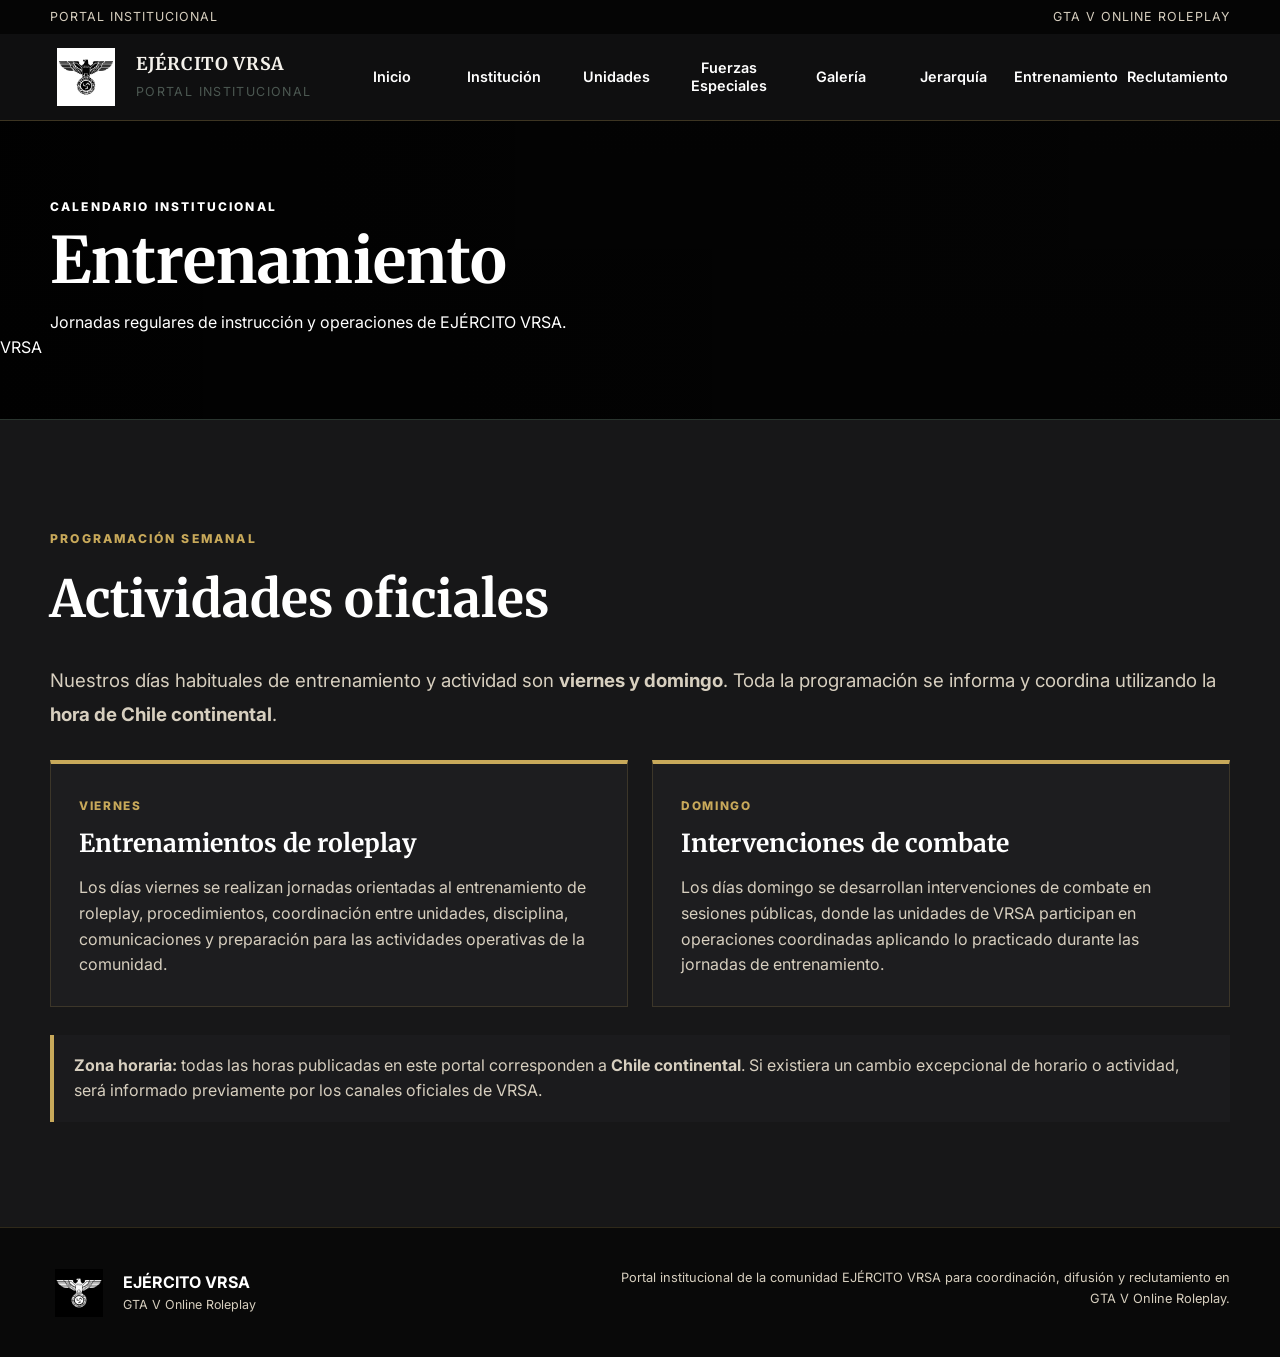
==== entrenamiento.html @ d4b0fa34 "Add files via upload" ====
<!DOCTYPE html><html lang="es"><head><meta charset="UTF-8"><meta name="viewport" content="width=device-width, initial-scale=1.0"><title>EJÉRCITO VRSA | Entrenamiento</title>
<link rel="preconnect" href="https://fonts.googleapis.com"><link rel="preconnect" href="https://fonts.gstatic.com" crossorigin>
<link href="https://fonts.googleapis.com/css2?family=Inter:wght@400;500;600;700;800&family=Merriweather:wght@700;900&display=swap" rel="stylesheet">
<link rel="stylesheet" href="styles.css"></head><body><div class="top-strip"><div class="container top-strip__inner"><span>Portal institucional</span><span>GTA V Online Roleplay</span></div></div>
<header class="site-header"><div class="container header-inner">
<a class="brand" href="index.html"><img src="logo-vrsa.jpeg" alt="Logo Ejército VRSA"><div><strong>EJÉRCITO VRSA</strong><span>Portal Institucional</span></div></a>
<button class="menu-toggle" aria-label="Abrir menú" aria-expanded="false">☰</button>
<nav class="main-nav">
<a href="index.html">Inicio</a><a href="institucion.html">Institución</a><a href="unidades.html">Unidades</a><a href="fuerzas-especiales.html">Fuerzas Especiales</a><a href="galeria.html">Galería</a><a href="jerarquia.html">Jerarquía</a><a href="entrenamiento.html">Entrenamiento</a><a href="reclutamiento.html">Reclutamiento</a>
</nav></div></header><main>
<section class="page-hero hero-video"><video class="hero-bg-video" autoplay muted loop playsinline preload="metadata" aria-hidden="true"><source src="video-entrenamiento.mp4" type="video/mp4"></video>
  <div class="container">
    <span class="kicker">CALENDARIO INSTITUCIONAL</span>
    <h1>Entrenamiento</h1>
    <p>Jornadas regulares de instrucción y operaciones de EJÉRCITO VRSA.</p>
  </div>
</section>

<section class="section">
  <div class="container">
    <span class="eyebrow">PROGRAMACIÓN SEMANAL</span>
    <h2>Actividades oficiales</h2>
    <p class="lead">
      Nuestros días habituales de entrenamiento y actividad son <strong>viernes y domingo</strong>.
      Toda la programación se informa y coordina utilizando la <strong>hora de Chile continental</strong>.
    </p>

    <div class="activity-grid">
      <article class="activity-card">
        <span class="activity-day">VIERNES</span>
        <h3>Entrenamientos de roleplay</h3>
        <p>
          Los días viernes se realizan jornadas orientadas al entrenamiento de roleplay,
          procedimientos, coordinación entre unidades, disciplina, comunicaciones y preparación
          para las actividades operativas de la comunidad.
        </p>
      </article>

      <article class="activity-card">
        <span class="activity-day">DOMINGO</span>
        <h3>Intervenciones de combate</h3>
        <p>
          Los días domingo se desarrollan intervenciones de combate en sesiones públicas,
          donde las unidades de VRSA participan en operaciones coordinadas aplicando lo practicado
          durante las jornadas de entrenamiento.
        </p>
      </article>
    </div>

    <div class="timezone-note">
      <strong>Zona horaria:</strong> todas las horas publicadas en este portal corresponden a
      <strong>Chile continental</strong>. Si existiera un cambio excepcional de horario o actividad,
      será informado previamente por los canales oficiales de VRSA.
    </div>
  </div>
</section>
</main><footer><div class="container footer-grid"><div class="footer-brand"><img src="logo-vrsa.jpeg" alt="Logo VRSA"><div><strong>EJÉRCITO VRSA</strong><span>GTA V Online Roleplay</span></div></div><div class="footer-copy"><p>Portal institucional de la comunidad EJÉRCITO VRSA para coordinación, difusión y reclutamiento en GTA V Online Roleplay.</p></div></div></footer><script src="script.js"></script></body></html>
---- styles.css ----
:root{
  --green:#243447;
  --green-2:#182434;
  --green-3:#42566f;
  --ink:#151918;
  --muted:#6f7773;
  --line:#d9dedb;
  --paper:#ffffff;
  --soft:#f3f5f4;
  --gold:#aeb8c6;
  --max:1180px;
}

*{box-sizing:border-box}
html{scroll-behavior:smooth}
body{
  margin:0;
  font-family:"Inter",sans-serif;
  color:var(--ink);
  background:var(--paper);
  line-height:1.6;
}
img{max-width:100%;display:block}
a{text-decoration:none;color:inherit}
.container{width:min(var(--max),calc(100% - 40px));margin:auto}

.top-strip{
  background:#111;
  color:#dfe3e0;
  font-size:.78rem;
  letter-spacing:.08em;
  text-transform:uppercase;
}
.top-strip__inner{
  min-height:34px;
  display:flex;
  align-items:center;
  justify-content:space-between;
}

.site-header{
  background:#fff;
  border-bottom:1px solid var(--line);
  position:sticky;
  top:0;
  z-index:20;
}
.header-inner{
  min-height:86px;
  display:flex;
  align-items:center;
  justify-content:space-between;
  gap:24px;
}
.brand{display:flex;align-items:center;gap:14px}
.brand img{
  width:72px;
  height:58px;
  object-fit:contain;
  filter:grayscale(1);
}
.brand strong{
  font-family:"Merriweather",serif;
  display:block;
  font-size:1.1rem;
  letter-spacing:.04em;
}
.brand span{font-size:.78rem;color:var(--muted);text-transform:uppercase;letter-spacing:.11em}

.main-nav{display:flex;gap:28px;align-items:center;font-size:.9rem;font-weight:600}
.main-nav a{position:relative;padding:30px 0}
.main-nav a:after{
  content:"";
  position:absolute;
  left:0;bottom:20px;
  height:2px;width:0;
  background:var(--green);
  transition:.2s;
}
.main-nav a:hover:after{width:100%}

.menu-toggle{
  display:none;
  border:0;
  background:none;
  font-size:1.6rem;
  cursor:pointer;
}

.hero{
  position:relative;
  min-height:610px;
  display:flex;
  align-items:center;
  color:#fff;
  background:
    linear-gradient(110deg, rgba(16,24,19,.94), rgba(28,48,36,.78)),
    radial-gradient(circle at 85% 25%, rgba(255,255,255,.14), transparent 30%),
    linear-gradient(145deg,#202b24,#0d120f);
  overflow:hidden;
}
.hero:after{
  content:"VRSA";
  position:absolute;
  right:-30px;
  bottom:-100px;
  font-family:"Merriweather",serif;
  font-weight:900;
  font-size:18rem;
  color:rgba(255,255,255,.035);
  letter-spacing:-.08em;
}
.hero-content{position:relative;z-index:2;padding:90px 0}
.hero-kicker{
  display:inline-block;
  border-left:4px solid var(--gold);
  padding-left:14px;
  letter-spacing:.18em;
  font-size:.76rem;
  font-weight:800;
  margin-bottom:20px;
}
.hero h1{
  max-width:800px;
  margin:0;
  font-family:"Merriweather",serif;
  font-size:clamp(3rem,6vw,5.8rem);
  line-height:1.03;
}
.hero p{
  max-width:690px;
  color:#dce3df;
  font-size:1.14rem;
  margin:24px 0 34px;
}
.hero-actions{display:flex;gap:12px;flex-wrap:wrap}
.btn{
  display:inline-flex;
  min-height:48px;
  align-items:center;
  justify-content:center;
  padding:0 20px;
  font-weight:700;
  font-size:.9rem;
  border:1px solid transparent;
  transition:.2s;
}
.btn-primary{background:#fff;color:#172018}
.btn-primary:hover{background:#e7ece8}
.btn-secondary{border-color:rgba(255,255,255,.45);color:#fff}
.btn-secondary:hover{background:rgba(255,255,255,.09)}

.quick-links{margin-top:-48px;position:relative;z-index:5}
.quick-grid{
  display:grid;
  grid-template-columns:repeat(4,1fr);
  box-shadow:0 16px 40px rgba(0,0,0,.13);
}
.quick-card{
  min-height:125px;
  background:#fff;
  border-right:1px solid var(--line);
  padding:26px;
  display:flex;
  gap:16px;
  align-items:flex-start;
}
.quick-card:last-child{border-right:0}
.quick-card:hover{background:var(--soft)}
.quick-number{font-size:.72rem;font-weight:800;color:var(--green);padding-top:3px}
.quick-card strong{display:block;margin-bottom:5px}
.quick-card small{color:var(--muted);line-height:1.4;display:block}

.section{padding:105px 0}
.section h2{
  font-family:"Merriweather",serif;
  font-size:clamp(2rem,4vw,3.2rem);
  margin:8px 0 24px;
}
.eyebrow{
  font-size:.76rem;
  letter-spacing:.18em;
  font-weight:800;
  color:var(--green-3);
}
.lead{font-size:1.17rem;line-height:1.8}
.split{display:grid;grid-template-columns:1.25fr .75fr;gap:80px;align-items:start}
.values{display:grid;grid-template-columns:repeat(3,1fr);margin-top:36px;border-top:1px solid var(--line)}
.values div{padding:20px 20px 0 0}
.values strong,.values span{display:block}
.values span{font-size:.86rem;color:var(--muted);margin-top:4px}

.institution-card{
  border:1px solid var(--line);
  padding:26px;
  background:#fff;
  box-shadow:0 14px 45px rgba(0,0,0,.06);
}
.institution-card img{
  width:100%;
  height:180px;
  object-fit:contain;
  filter:grayscale(1);
  margin-bottom:20px;
  background:#fafafa;
}
.institution-card div{
  display:flex;
  justify-content:space-between;
  gap:20px;
  border-top:1px solid var(--line);
  padding:14px 0;
}
.institution-card span{font-size:.71rem;color:var(--muted);letter-spacing:.1em}
.institution-card strong{font-size:.88rem;text-align:right}
.status{color:#315f87}

.section-dark{background:var(--green-2);color:#fff}
.eyebrow-light{color:#c9d6cd}
.section-intro{max-width:720px;color:#cbd4cf;margin-top:-10px;margin-bottom:38px}
.dark-text{color:var(--muted)}
.cards{display:grid;grid-template-columns:repeat(4,1fr);gap:16px}
.unit-card{
  border:1px solid rgba(255,255,255,.14);
  padding:28px;
  min-height:270px;
  background:rgba(255,255,255,.035);
}
.unit-card span{
  display:inline-block;
  font-size:.75rem;
  color:#b9c5bd;
  border-bottom:1px solid rgba(255,255,255,.3);
  padding-bottom:10px;
}
.unit-card h3{font-family:"Merriweather",serif;font-size:1.35rem;margin-top:45px}
.unit-card p{color:#cbd4cf;font-size:.9rem}

.rank-grid{display:grid;grid-template-columns:repeat(4,1fr);gap:18px}
.rank-group{border-top:4px solid var(--green);background:var(--soft);padding:26px}
.rank-label{font-size:.7rem;letter-spacing:.12em;font-weight:800;color:var(--green)}
.rank-group h3{font-family:"Merriweather",serif;margin:10px 0 20px}
.rank-group ul{margin:0;padding-left:18px;color:#555e59}
.rank-group li{margin:7px 0}

.section-muted{background:var(--soft)}
.section-heading-row{display:flex;justify-content:space-between;align-items:flex-end;gap:20px}
.notice{
  padding:8px 12px;
  background:#e5e9e6;
  font-size:.72rem;
  text-transform:uppercase;
  letter-spacing:.08em;
}
.news-grid{display:grid;grid-template-columns:repeat(3,1fr);gap:20px}
.news-card{background:#fff;border:1px solid var(--line);padding:28px}
.news-date{font-size:.72rem;font-weight:800;color:var(--green);letter-spacing:.1em}
.news-card h3{font-family:"Merriweather",serif;font-size:1.3rem;margin:15px 0 12px}
.news-card p{font-size:.91rem;color:#66706b}
.news-card a{font-weight:800;font-size:.84rem;color:var(--green)}

.recruitment{background:#17212d;color:#fff}
.recruitment-inner{display:grid;grid-template-columns:1.1fr .9fr;gap:80px;align-items:start}
.recruitment p{color:#ced7d1;max-width:620px}
.requirements{background:#fff;color:var(--ink);padding:32px}
.requirements h3{font-family:"Merriweather",serif;margin-top:0}
.requirements ul{padding-left:20px;color:#59615d}
.requirements li{margin:9px 0}
.full{width:100%;margin-top:15px;background:var(--green);color:#fff}
.requirements small{display:block;color:var(--muted);margin-top:12px;text-align:center}

footer{background:#0b0d0c;color:#b6bdb9;padding:40px 0}
.footer-grid{display:flex;justify-content:space-between;gap:40px;align-items:center}
.footer-brand{display:flex;gap:15px;align-items:center}
.footer-brand img{width:58px;height:48px;object-fit:contain;filter:invert(1) grayscale(1)}
.footer-brand strong,.footer-brand span{display:block}
.footer-brand strong{color:#fff}
.footer-brand span{font-size:.78rem}
.footer-copy{max-width:620px;text-align:right;font-size:.8rem}
.footer-copy p{margin:0 0 8px}

@media (max-width: 900px){
  .menu-toggle{display:block}
  .main-nav{
    display:none;
    position:absolute;
    top:86px;
    left:0;
    right:0;
    background:#fff;
    border-top:1px solid var(--line);
    border-bottom:1px solid var(--line);
    padding:12px 20px 22px;
    flex-direction:column;
    align-items:flex-start;
    gap:0;
  }
  .main-nav.open{display:flex}
  .main-nav a{padding:12px 0;width:100%}
  .main-nav a:after{display:none}
  .quick-grid,.cards,.rank-grid{grid-template-columns:repeat(2,1fr)}
  .split,.recruitment-inner{grid-template-columns:1fr;gap:48px}
  .news-grid{grid-template-columns:1fr}
}
@media (max-width: 600px){
  .container{width:min(100% - 26px,var(--max))}
  .top-strip__inner span:first-child{display:none}
  .top-strip__inner{justify-content:flex-end}
  .header-inner{min-height:74px}
  .brand img{width:58px;height:48px}
  .brand strong{font-size:.94rem}
  .main-nav{top:74px}
  .hero{min-height:560px}
  .hero-content{padding:70px 0 100px}
  .hero h1{font-size:2.75rem}
  .quick-links{margin-top:-34px}
  .quick-grid{grid-template-columns:1fr}
  .quick-card{min-height:auto;border-right:0;border-bottom:1px solid var(--line)}
  .section{padding:76px 0}
  .cards,.rank-grid,.values{grid-template-columns:1fr}
  .section-heading-row,.footer-grid{align-items:flex-start;flex-direction:column}
  .footer-copy{text-align:left}
}

/* Ajustes VRSA - estructura real */
.cards-two{
  grid-template-columns:repeat(2,minmax(0,1fr));
}
.cards-two .unit-card{
  min-height:300px;
}
.ranks-two{
  grid-template-columns:repeat(2,minmax(0,1fr));
}
.ranks-two .rank-group{
  min-height:420px;
}
@media (max-width: 700px){
  .cards-two,.ranks-two{grid-template-columns:1fr}
}


/* Galería COT / BAVE */
.unit-gallery-section{
  background:#fff;
}
.gallery-unit{
  margin-top:52px;
  padding-top:32px;
  border-top:1px solid var(--line);
}
.gallery-unit-bave{
  margin-top:90px;
}
.gallery-unit-heading{
  display:flex;
  justify-content:space-between;
  gap:32px;
  align-items:flex-end;
  margin-bottom:24px;
}
.unit-code{
  display:inline-block;
  background:var(--green);
  color:#fff;
  padding:6px 10px;
  font-size:.72rem;
  font-weight:800;
  letter-spacing:.14em;
  margin-bottom:10px;
}
.gallery-unit h3{
  font-family:"Merriweather",serif;
  font-size:clamp(1.8rem,3vw,2.6rem);
  margin:0 0 10px;
}
.gallery-unit-heading p{
  max-width:760px;
  margin:0;
  color:var(--muted);
}
.photo-grid{
  display:grid;
  grid-template-columns:repeat(4,1fr);
  gap:12px;
}
.photo-card{
  border:0;
  padding:0;
  margin:0;
  background:#111;
  cursor:pointer;
  overflow:hidden;
  aspect-ratio:16/10;
}
.photo-card:nth-child(1),
.photo-card:nth-child(6){
  grid-column:span 2;
  grid-row:span 2;
}
.photo-card img{
  width:100%;
  height:100%;
  object-fit:cover;
  transition:transform .25s ease, opacity .25s ease;
}
.photo-card:hover img{
  transform:scale(1.035);
  opacity:.9;
}
.lightbox{
  position:fixed;
  inset:0;
  z-index:100;
  display:none;
  align-items:center;
  justify-content:center;
  background:rgba(0,0,0,.92);
  padding:30px;
}
.lightbox.open{display:flex}
.lightbox img{
  max-width:min(1400px,95vw);
  max-height:90vh;
  object-fit:contain;
  box-shadow:0 18px 60px rgba(0,0,0,.5);
}
.lightbox-close{
  position:absolute;
  top:18px;
  right:22px;
  border:0;
  background:transparent;
  color:#fff;
  font-size:2.5rem;
  cursor:pointer;
  line-height:1;
}
@media (max-width:900px){
  .photo-grid{grid-template-columns:repeat(2,1fr)}
}
@media (max-width:600px){
  .photo-grid{grid-template-columns:1fr}
  .photo-card:nth-child(1),
  .photo-card:nth-child(6){
    grid-column:auto;
    grid-row:auto;
  }
  .gallery-unit-bave{margin-top:65px}
}


/* ===== VRSA v4: páginas separadas + fondo gris institucional ===== */
body{background:#e6e8e7}
.section,.section-muted{background:#e6e8e7}
.page-hero{
  background:linear-gradient(135deg,#151d28,#202b39);
  color:#fff;padding:72px 0 58px;border-bottom:1px solid #2c352f;
}
.page-hero .kicker{font-size:.75rem;letter-spacing:.18em;font-weight:800;color:#c9d2cc}
.page-hero h1{font-family:"Merriweather",serif;font-size:clamp(2.5rem,5vw,4.5rem);line-height:1.05;margin:8px 0 16px}
.page-hero p{max-width:760px;color:#d4dbd6;margin:0}
.internal-grid-2{display:grid;grid-template-columns:1fr 1fr;gap:24px}
.rank-page-grid{display:grid;grid-template-columns:1fr 1fr;gap:24px}
.rank-page-grid .rank-group{background:#f4f5f4}
.unit-page-card{background:#f4f5f4;border:1px solid #c8cdca;overflow:hidden}
.unit-page-card img{width:100%;height:280px;object-fit:cover}
.unit-page-card .body{padding:26px}
.unit-page-card h2{font-family:"Merriweather",serif;margin:8px 0 12px}
.page-link{display:inline-block;margin-top:12px;background:#243447;color:#fff;padding:12px 16px;font-weight:800;font-size:.88rem}
@media(max-width:900px){.internal-grid-2,.rank-page-grid{grid-template-columns:1fr}}


/* ===== VRSA v5: fondos más oscuros + nuevas secciones ===== */
body{background:#cbd0cd;color:#111613}
.section,.section-muted,.unit-gallery-section{background:#cbd0cd}
.site-header{background:#eef0ef}
.top-strip{background:#111821}
.brand span,.page-hero p,.section-intro,.dark-text,.news-card p,.requirements ul,.lead, .gallery-unit-heading p{color:#4c5852}
.page-hero{background:linear-gradient(135deg,#151d28,#202b39 60%, #2a394a);color:#fff;border-bottom:1px solid #2a352f}
.page-hero p{color:#d6ddd8}
.quick-grid,.institution-card,.unit-page-card,.news-card,.rank-group,.requirements,.notice,.unit-card{box-shadow:0 10px 28px rgba(0,0,0,.05)}
.rank-page-grid .rank-group,.unit-page-card,.institution-card,.news-card,.requirements{background:#ecefed}
.notice{background:#dbe0dd}
.page-link,.btn-primary,.btn-secondary,.unit-code{border-radius:2px}
.internal-grid-2.grid-4{grid-template-columns:repeat(2,1fr)}
.info-panel{background:#ecefed;border:1px solid #bcc4bf;padding:24px}
.info-panel h3{margin-top:0;font-family:"Merriweather",serif}
.info-panel p{margin-bottom:0;color:#4b5651}
.cta-inline{display:flex;gap:14px;flex-wrap:wrap;margin-top:22px}
.subunit-grid{display:grid;grid-template-columns:repeat(2,1fr);gap:24px}
.subunit-card{background:#ecefed;border:1px solid #bcc4bf;overflow:hidden}
.subunit-card img{width:100%;height:260px;object-fit:cover}
.subunit-card .body{padding:24px}
.subunit-card h3{font-family:"Merriweather",serif;margin:8px 0 10px;font-size:1.55rem}
.subunit-card p{margin:0;color:#4b5651}
.mini-gallery{display:grid;grid-template-columns:repeat(2,1fr);gap:12px;margin-top:18px}
.mini-gallery img{width:100%;height:170px;object-fit:cover;border:1px solid #bcc4bf}
.gallery-callout{margin-top:56px;background:#ecefed;border:1px solid #bcc4bf;padding:28px;display:flex;justify-content:space-between;gap:24px;align-items:center}
.gallery-callout h3{font-family:"Merriweather",serif;margin:0 0 8px}
.gallery-callout p{margin:0;color:#4b5651;max-width:740px}

@media(max-width:900px){
  .internal-grid-2.grid-4,.subunit-grid{grid-template-columns:1fr}
  .gallery-callout{flex-direction:column;align-items:flex-start}
}

/* ===== VRSA v6: paleta institucional azul pizarra ===== */
body{background:#c9ced3}
.section,.section-muted,.unit-gallery-section{background:#c9ced3}
.site-header{background:#edf0f3}
.top-strip{background:#101721}
.page-hero{
  background:linear-gradient(135deg,#121a24,#1d2937 62%,#28394b);
  color:#fff;
}
.hero{
  background:
    linear-gradient(110deg,rgba(13,20,30,.96),rgba(31,48,68,.82)),
    radial-gradient(circle at 85% 25%,rgba(255,255,255,.10),transparent 30%),
    linear-gradient(145deg,#202b39,#0d1218);
}
.main-nav a:after{background:#42658a}
.quick-number,.eyebrow,.rank-label,.news-date{color:#425f7d}
.unit-code,.page-link{background:#243447}
.btn-primary.full{background:#243447!important}
.status{color:#315f87}
.quick-card:hover{background:#e3e7ea}
.institution-card,.unit-page-card,.news-card,.requirements,.rank-page-grid .rank-group,.subunit-card,.info-panel,.gallery-callout{
  background:#e7eaed;
}
.activity-grid{
  display:grid;
  grid-template-columns:repeat(2,minmax(0,1fr));
  gap:24px;
  margin-top:28px;
}
.activity-card{
  background:#e7eaed;
  border:1px solid #b8c0c8;
  padding:28px;
  border-top:4px solid #42658a;
}
.activity-day{
  display:inline-block;
  font-size:.74rem;
  letter-spacing:.14em;
  font-weight:800;
  color:#425f7d;
  margin-bottom:8px;
}
.activity-card h3{
  font-family:"Merriweather",serif;
  margin:0 0 12px;
  font-size:1.55rem;
}
.activity-card p{color:#44505c;margin:0}
.timezone-note{
  margin-top:28px;
  background:#dde2e6;
  border-left:4px solid #42658a;
  padding:18px 20px;
  color:#35414d;
}
@media(max-width:700px){
  .activity-grid{grid-template-columns:1fr}
}


/* ===== VRSA v7: tema negro, oro y blanco ===== */
:root{
  --green:#0f0f10 !important;
  --green-2:#171718 !important;
  --green-3:#232325 !important;
  --gold:#c8a95a !important;
  --light:#f5f2ea !important;
  --text:#f4f1eb !important;
  --muted:#d7cfbf !important;
  --white:#ffffff !important;
}

body{
  background:#121213 !important;
  color:#f4f1eb !important;
}

.section,
.section-muted,
.unit-gallery-section{
  background:#171718 !important;
  color:#f4f1eb !important;
}

.site-header{
  background:#0f0f10 !important;
  border-bottom:1px solid rgba(200,169,90,.25) !important;
}

.top-strip{
  background:#050505 !important;
  color:#d7cfbf !important;
}

.brand-block small,
.top-strip,
.page-intro p,
.lead,
.unit-page-card p,
.news-card p,
.requirements li,
.rank-list li,
.subunit-card p,
.gallery-callout p,
.info-panel p,
.institution-card p,
.timezone-note,
.activity-card p{
  color:#d7cfbf !important;
}

.brand-block strong,
.main-nav a,
.page-hero h1,
.hero h1,
.section h2,
.section h3,
.section h4,
.rank-group h3,
.requirements h3,
.subunit-card h3,
.unit-page-card h3,
.news-card h3,
.activity-card h3{
  color:#ffffff !important;
}

.main-nav a:hover,
.main-nav a.active,
.page-link,
.eyebrow,
.kicker,
.quick-number,
.rank-label,
.news-date,
.activity-day,
.status{
  color:#c8a95a !important;
}

.main-nav a:after{
  background:#c8a95a !important;
}

.hero{
  background:
    linear-gradient(115deg,rgba(0,0,0,.95),rgba(22,22,23,.90)),
    radial-gradient(circle at 85% 25%,rgba(200,169,90,.12),transparent 32%),
    linear-gradient(145deg,#090909,#171718) !important;
  color:#ffffff !important;
}

.hero p{
  color:#ece7dc !important;
}

.page-hero{
  background:
    linear-gradient(135deg,#080808,#141414 60%,#1d1d1f) !important;
  color:#ffffff !important;
}

.btn-primary,
.btn-primary.full{
  background:#c8a95a !important;
  color:#0b0b0b !important;
  border:1px solid #c8a95a !important;
}

.btn-primary:hover,
.btn-primary.full:hover{
  background:#d8b86a !important;
}

.btn-secondary{
  border:1px solid rgba(200,169,90,.6) !important;
  color:#ffffff !important;
  background:transparent !important;
}

.btn-secondary:hover{
  background:rgba(200,169,90,.08) !important;
}

.quick-card,
.institution-card,
.unit-page-card,
.news-card,
.requirements,
.rank-page-grid .rank-group,
.subunit-card,
.info-panel,
.gallery-callout,
.activity-card{
  background:#1d1d1f !important;
  color:#f4f1eb !important;
  border:1px solid rgba(200,169,90,.18) !important;
  box-shadow:none !important;
}

.quick-card:hover,
.news-card:hover,
.unit-page-card:hover,
.subunit-card:hover{
  background:#242426 !important;
}

.quick-card strong,
.quick-card small{
  color:inherit !important;
}

.quick-card small{
  color:#d7cfbf !important;
}

hr,
.section-divider,
.rank-page-grid .rank-group,
.info-panel .info-row{
  border-color:rgba(200,169,90,.18) !important;
}

.info-panel .label{
  color:#c8a95a !important;
}

.info-panel .value{
  color:#ffffff !important;
}

.timezone-note{
  background:#1b1b1d !important;
  border-left:4px solid #c8a95a !important;
}

.activity-card{
  border-top:4px solid #c8a95a !important;
}

footer,
.site-footer{
  background:#090909 !important;
  color:#d7cfbf !important;
  border-top:1px solid rgba(200,169,90,.2) !important;
}

.site-footer a{
  color:#c8a95a !important;
}

/* ===== VRSA v8: video en portada ===== */
.hero-video{
  position:relative;
  isolation:isolate;
  background:#090909 !important;
}
.hero-bg-video{
  position:absolute;
  inset:0;
  width:100%;
  height:100%;
  object-fit:cover;
  z-index:-3;
}
.hero-video::before{
  content:"";
  position:absolute;
  inset:0;
  z-index:-2;
  background:
    linear-gradient(90deg,rgba(0,0,0,.86) 0%,rgba(0,0,0,.66) 48%,rgba(0,0,0,.50) 100%),
    linear-gradient(180deg,rgba(0,0,0,.12),rgba(0,0,0,.32));
}
.hero-video::after{
  content:"VRSA";
  z-index:-1;
}
.hero-video .hero-content{
  position:relative;
  z-index:2;
}
@media (prefers-reduced-motion: reduce){
  .hero-bg-video{display:none}
  .hero-video{
    background:linear-gradient(135deg,#080808,#171718) !important;
  }
}


/* ===== VRSA v9: ajuste de navegación superior ===== */
@media (min-width: 901px){
  .header-inner{
    display:grid !important;
    grid-template-columns:auto 1fr !important;
    align-items:center !important;
    gap:28px !important;
  }

  .main-nav{
    margin-left:auto !important;
    width:min(1080px, 100%) !important;
    display:grid !important;
    grid-template-columns:repeat(8, minmax(0, 1fr)) !important;
    gap:8px !important;
    align-items:stretch !important;
    justify-items:stretch !important;
    text-align:center !important;
  }

  .main-nav a{
    display:flex !important;
    align-items:center !important;
    justify-content:center !important;
    text-align:center !important;
    min-height:86px !important;
    padding:0 12px !important;
    line-height:1.25 !important;
    white-space:normal !important;
  }

  .main-nav a:after{
    left:14% !important;
    width:0 !important;
    bottom:18px !important;
  }

  .main-nav a:hover:after,
  .main-nav a.active:after{
    width:72% !important;
  }
}


/* ===== VRSA v11: video de fondo en Unidades ===== */
.page-hero.hero-video{
  position:relative;
  overflow:hidden;
  background:#090909 !important;
}
.page-hero.hero-video .hero-content{
  position:relative;
  z-index:2;
  padding:96px 0;
}
.page-hero.hero-video .kicker,
.page-hero.hero-video h1,
.page-hero.hero-video p{
  color:#fff !important;
}
.page-hero.hero-video p{
  max-width:760px;
}
.page-hero.hero-video::before{
  content:"";
  position:absolute;
  inset:0;
  z-index:-2;
  background:linear-gradient(90deg,rgba(0,0,0,.82) 0%,rgba(0,0,0,.6) 50%,rgba(0,0,0,.45) 100%),linear-gradient(180deg,rgba(0,0,0,.20),rgba(0,0,0,.38));
}
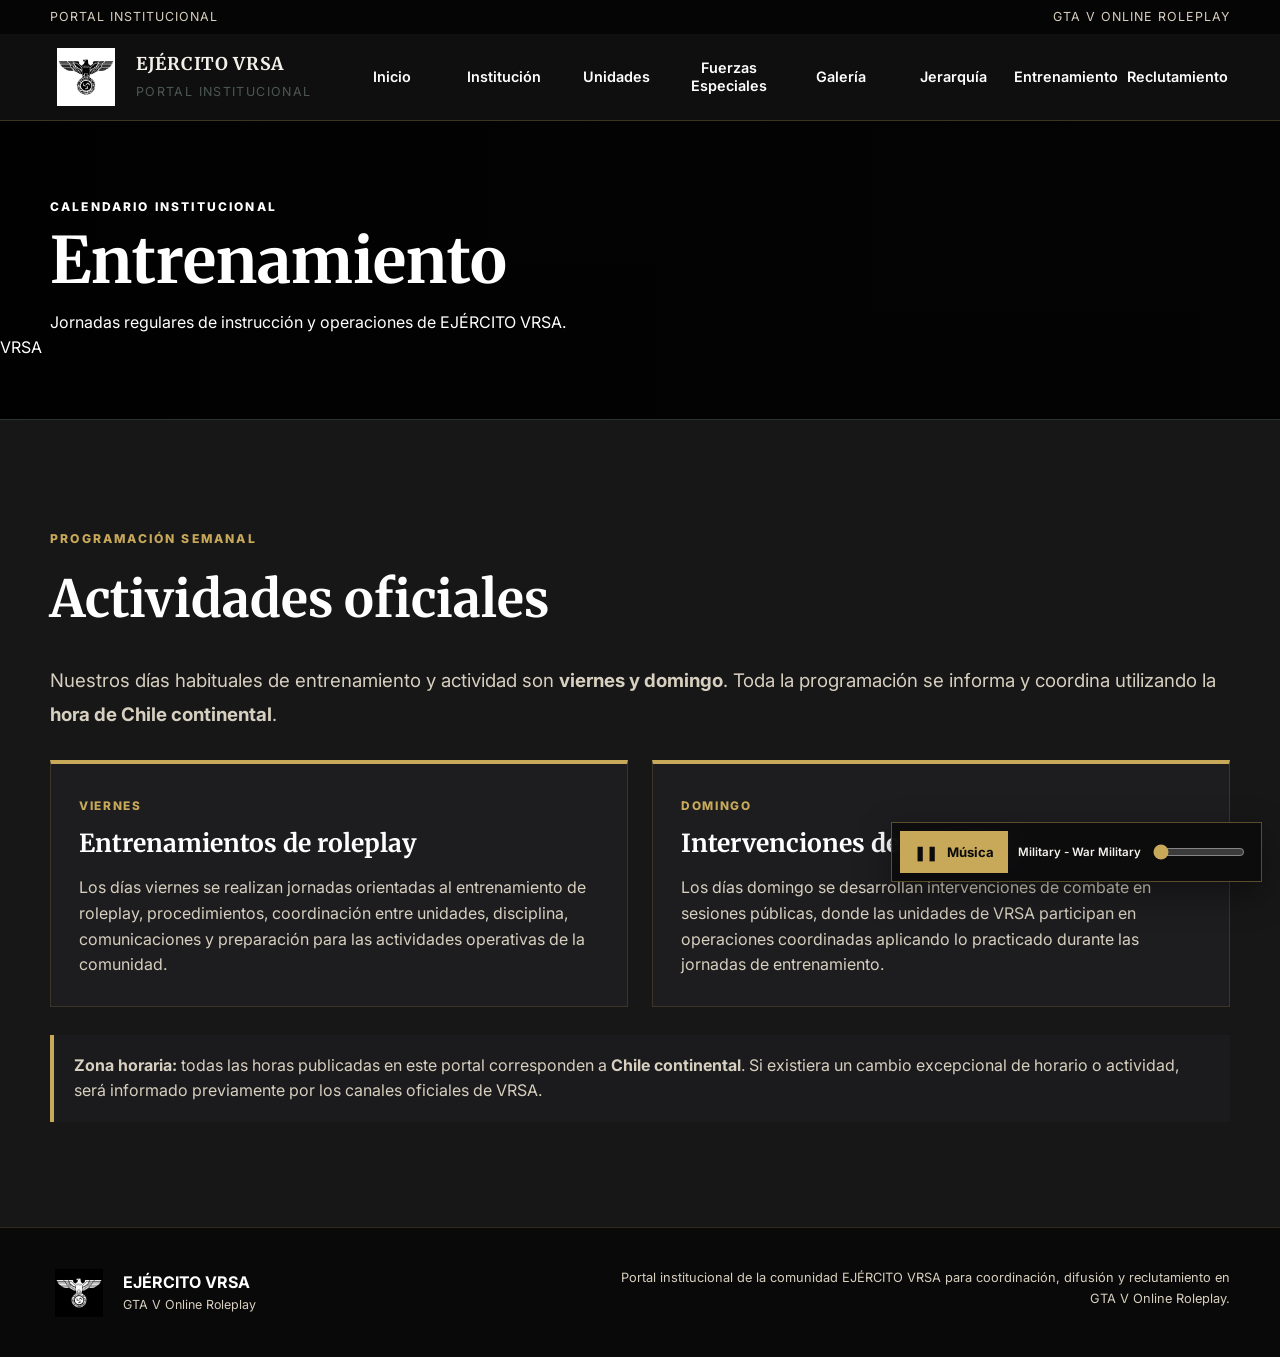
==== commit c34a0e93: "Add files via upload" ====
--- a/entrenamiento.html
+++ b/entrenamiento.html
@@ -1,6 +1,24 @@
-<!DOCTYPE html><html lang="es"><head><meta charset="UTF-8"><meta name="viewport" content="width=device-width, initial-scale=1.0"><title>EJÉRCITO VRSA | Entrenamiento</title>
+<!DOCTYPE html><html lang="es"><head><meta charset="UTF-8"><meta name="viewport" content="width=device-width, initial-scale=1.0">
+<meta name="description" content="Información sobre los entrenamientos de EJÉRCITO VRSA: roleplay los viernes e intervenciones los domingos en horario de Chile.">
+<meta name="robots" content="index, follow, max-image-preview:large">
+<link rel="canonical" href="https://vrsaeai.github.io/EJERCITO-VRSA/entrenamiento.html">
+<meta property="og:type" content="website">
+<meta property="og:site_name" content="EJÉRCITO VRSA">
+<meta property="og:title" content="Entrenamiento | EJÉRCITO VRSA">
+<meta property="og:description" content="Información sobre los entrenamientos de EJÉRCITO VRSA: roleplay los viernes e intervenciones los domingos en horario de Chile.">
+<meta property="og:url" content="https://vrsaeai.github.io/EJERCITO-VRSA/entrenamiento.html">
+<meta property="og:image" content="https://vrsaeai.github.io/EJERCITO-VRSA/favicon.png">
+<meta property="og:image:alt" content="Logo de EJÉRCITO VRSA">
+<meta name="twitter:card" content="summary">
+<meta name="twitter:title" content="Entrenamiento | EJÉRCITO VRSA">
+<meta name="twitter:description" content="Información sobre los entrenamientos de EJÉRCITO VRSA: roleplay los viernes e intervenciones los domingos en horario de Chile.">
+<meta name="twitter:image" content="https://vrsaeai.github.io/EJERCITO-VRSA/favicon.png"><title>Entrenamiento | EJÉRCITO VRSA</title>
 <link rel="preconnect" href="https://fonts.googleapis.com"><link rel="preconnect" href="https://fonts.gstatic.com" crossorigin>
 <link href="https://fonts.googleapis.com/css2?family=Inter:wght@400;500;600;700;800&family=Merriweather:wght@700;900&display=swap" rel="stylesheet">
+
+<link rel="icon" type="image/png" href="favicon.png">
+<link rel="shortcut icon" href="favicon.ico">
+<link rel="apple-touch-icon" href="favicon.png">
 <link rel="stylesheet" href="styles.css"></head><body><div class="top-strip"><div class="container top-strip__inner"><span>Portal institucional</span><span>GTA V Online Roleplay</span></div></div>
 <header class="site-header"><div class="container header-inner">
 <a class="brand" href="index.html"><img src="logo-vrsa.jpeg" alt="Logo Ejército VRSA"><div><strong>EJÉRCITO VRSA</strong><span>Portal Institucional</span></div></a>
--- a/styles.css
+++ b/styles.css
@@ -867,3 +867,101 @@
   z-index:-2;
   background:linear-gradient(90deg,rgba(0,0,0,.82) 0%,rgba(0,0,0,.6) 50%,rgba(0,0,0,.45) 100%),linear-gradient(180deg,rgba(0,0,0,.20),rgba(0,0,0,.38));
 }
+
+/* ===== VRSA v20: corrección menú móvil ===== */
+@media (max-width: 900px){
+  .site-header{
+    position:relative;
+    z-index:1000;
+  }
+
+  .menu-toggle{
+    color:#ffffff !important;
+    position:relative;
+    z-index:1002;
+  }
+
+  .main-nav{
+    z-index:1001;
+    background:#111112 !important;
+    border-top:1px solid rgba(200,169,90,.28) !important;
+    border-bottom:1px solid rgba(200,169,90,.28) !important;
+    box-shadow:0 16px 30px rgba(0,0,0,.38) !important;
+  }
+
+  .main-nav a{
+    color:#ffffff !important;
+    border-bottom:1px solid rgba(255,255,255,.08);
+  }
+
+  .main-nav a:last-child{
+    border-bottom:0;
+  }
+
+  .main-nav a:hover,
+  .main-nav a.active{
+    color:#c8a95a !important;
+  }
+}
+
+
+/* v25 - Escuadras de COT y BAVE */
+.unit-actions{display:flex;gap:12px;flex-wrap:wrap;align-items:center;margin-top:12px}
+.unit-actions .page-link{margin-top:0}
+.page-link-alt{background:transparent !important;color:#c8a95a !important;border:1px solid rgba(200,169,90,.65) !important}
+.page-link-alt:hover{background:rgba(200,169,90,.08) !important}
+.squads-section{padding-top:82px !important;padding-bottom:82px !important;border-top:1px solid rgba(200,169,90,.18)}
+.squads-section-alt{background:#151516 !important}
+.squads-heading{margin-bottom:28px}
+.squads-heading h2{margin:14px 0 8px;font-family:"Merriweather",serif;font-size:clamp(2rem,4vw,3.2rem)}
+.squads-heading p{margin:0;color:#c7c3ba}
+.squad-grid{display:grid;grid-template-columns:repeat(3,minmax(0,1fr));gap:22px}
+.squad-card{background:#1d1d1f;border:1px solid rgba(200,169,90,.22);padding:28px;min-height:230px}
+.squad-card h3{font-family:"Merriweather",serif;font-size:1.55rem;margin:0 0 14px;color:#f4f1eb}
+.squad-card p{margin:0;color:#d8d3c9;line-height:1.75}
+@media(max-width:900px){.squad-grid{grid-template-columns:1fr}.unit-actions{align-items:stretch}.unit-actions .page-link{width:100%;text-align:center}}
+
+/* ===== VRSA v27: controles de música ===== */
+.vrsa-music-player{
+  position:fixed;
+  right:18px;
+  bottom:18px;
+  z-index:3000;
+  display:flex;
+  align-items:center;
+  gap:10px;
+  background:rgba(12,12,13,.94);
+  border:1px solid rgba(200,169,90,.42);
+  box-shadow:0 12px 34px rgba(0,0,0,.38);
+  padding:8px;
+  backdrop-filter:blur(10px);
+}
+.vrsa-music-toggle{
+  border:0;
+  background:#c8a95a;
+  color:#0b0b0b;
+  min-height:42px;
+  padding:0 14px;
+  display:flex;
+  align-items:center;
+  gap:9px;
+  font:700 .82rem "Inter",sans-serif;
+  cursor:pointer;
+}
+.vrsa-music-toggle:hover{background:#d8b86a}
+.vrsa-music-icon{font-size:.9rem;min-width:14px;text-align:center}
+.vrsa-music-controls{display:flex;align-items:center;gap:10px;padding-right:6px}
+.vrsa-music-title{color:#f4f1eb;font:600 .72rem "Inter",sans-serif;white-space:nowrap;max-width:180px;overflow:hidden;text-overflow:ellipsis}
+.vrsa-music-volume{width:92px;accent-color:#c8a95a;cursor:pointer}
+@media(max-width:700px){
+  .vrsa-music-player{right:10px;bottom:10px;padding:6px}
+  .vrsa-music-label,.vrsa-music-title{display:none}
+  .vrsa-music-controls{padding-right:2px}
+  .vrsa-music-volume{width:72px}
+  .vrsa-music-toggle{padding:0 12px;min-height:40px}
+}
+
+/* ===== VRSA v28: botón Postular en escuadras ===== */
+.squad-card{display:flex;flex-direction:column}
+.squad-card .squad-postular{margin-top:auto;align-self:flex-start}
+@media(max-width:900px){.squad-card .squad-postular{width:100%;text-align:center}}
